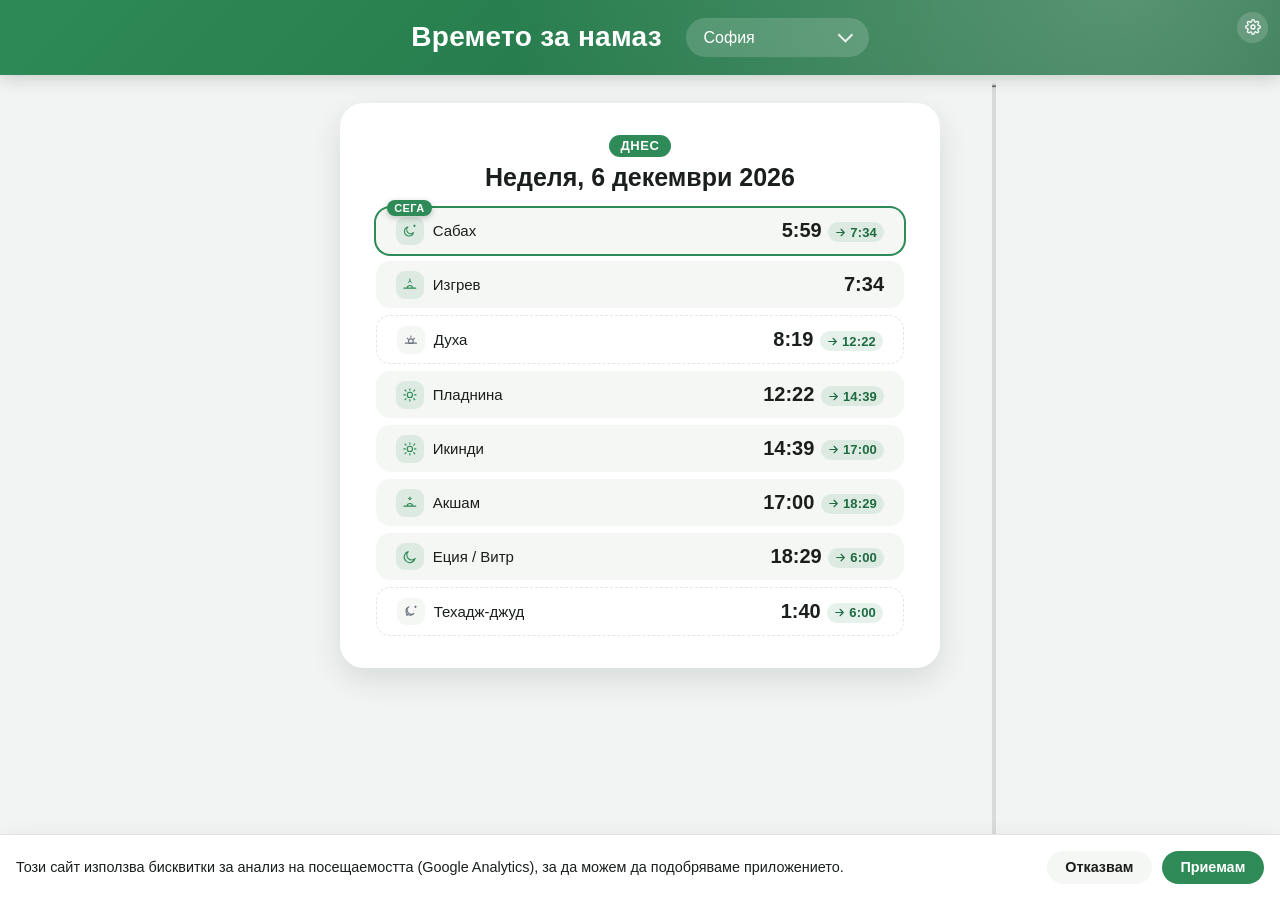
==== index.html @ 3022612a "Add more color themes and give Jumah a themed gradient Expand the color picker from 5 to 10 options " ====
<!DOCTYPE html>
<html lang="en">
    <head>
        <meta charset="UTF-8" />
        <meta http-equiv="X-UA-Compatible" content="IE=edge" />
        <meta name="viewport" content="width=device-width, initial-scale=1.0" />
        <title>Календар за намаз 2025</title>
        <link rel="icon" type="image/x-icon" href="/images/favicon.ico" />
        <script>
            (function () {
                var mode = localStorage.getItem('themeMode') || 'system';
                var prefersDark = window.matchMedia(
                    '(prefers-color-scheme: dark)'
                ).matches;
                var resolved =
                    mode === 'system' ? (prefersDark ? 'dark' : 'light') : mode;
                document.documentElement.setAttribute('data-theme', resolved);

                var colorTheme = localStorage.getItem('colorTheme');
                if (colorTheme && colorTheme !== 'green') {
                    document.documentElement.setAttribute(
                        'data-color-theme',
                        colorTheme
                    );
                }
            })();
        </script>
        <link rel="stylesheet" href="./style.css" />
        <link rel="manifest" href="/manifest.json" />
        <link
            rel="stylesheet"
            href="https://cdn.jsdelivr.net/npm/swiper@9.4.1/swiper-bundle.min.css"
        />
        <script src="https://cdn.jsdelivr.net/npm/swiper@9.4.1/swiper-bundle.min.js"></script>
    </head>

    <body>
        <div class="app-shell">
            <header class="header">
                <button
                    id="settings-button"
                    class="settings-button"
                    type="button"
                    aria-label="Настройки"
                >
                    <svg
                        viewBox="0 0 24 24"
                        fill="none"
                        stroke="currentColor"
                        stroke-width="2"
                        stroke-linecap="round"
                        stroke-linejoin="round"
                        aria-hidden="true"
                    >
                        <circle cx="12" cy="12" r="3" />
                        <path
                            d="M19.4 15a1.7 1.7 0 0 0 .34 1.87l.06.06a2 2 0 1 1-2.83 2.83l-.06-.06a1.7 1.7 0 0 0-1.87-.34 1.7 1.7 0 0 0-1.04 1.56V21a2 2 0 0 1-4 0v-.09A1.7 1.7 0 0 0 9 19.4a1.7 1.7 0 0 0-1.87.34l-.06.06a2 2 0 1 1-2.83-2.83l.06-.06A1.7 1.7 0 0 0 4.6 15a1.7 1.7 0 0 0-1.56-1.04H3a2 2 0 0 1 0-4h.09A1.7 1.7 0 0 0 4.6 9a1.7 1.7 0 0 0-.34-1.87l-.06-.06a2 2 0 1 1 2.83-2.83l.06.06A1.7 1.7 0 0 0 9 4.6a1.7 1.7 0 0 0 1.04-1.56V3a2 2 0 0 1 4 0v.09A1.7 1.7 0 0 0 15 4.6a1.7 1.7 0 0 0 1.87-.34l.06-.06a2 2 0 1 1 2.83 2.83l-.06.06A1.7 1.7 0 0 0 19.4 9a1.7 1.7 0 0 0 1.56 1.04H21a2 2 0 0 1 0 4h-.09a1.7 1.7 0 0 0-1.56 1.04Z"
                        />
                    </svg>
                </button>
                <h1 class="app-title">Времето за намаз</h1>
                <div class="city-select-wrapper">
                    <select name="city" id="selected-city" class="city-select">
                        <option value="aytos">Айтос</option>
                        <option value="balchik">Балчик</option>
                        <option value="blagoevgrad">Благоевград</option>
                        <option value="burgas">Бургас</option>
                        <option value="byala">Бяла</option>
                        <option value="varna">Варна</option>
                        <option value="velikipreslav">Велики Преслав</option>
                        <option value="velikotarnovo">Велико Търново</option>
                        <option value="velingrad">Велинград</option>
                        <option value="gornaoryahovitsa">Горна Оряховица</option>
                        <option value="gotzedelchev">Гоце Делчев</option>
                        <option value="dobrich">Добрич</option>
                        <option value="isperih">Исперих</option>
                        <option value="kavarna">Каварна</option>
                        <option value="kaolinovo">Каолиново</option>
                        <option value="karlovo">Карлово</option>
                        <option value="karnobat">Карнобат</option>
                        <option value="kneja">Кнежа</option>
                        <option value="kotel">Котел</option>
                        <option value="krumovgrad">Крумовград</option>
                        <option value="kubrat">Кубрат</option>
                        <option value="kardjali">Кърджали</option>
                        <option value="lovech">Ловеч</option>
                        <option value="madan">Мадан</option>
                        <option value="montana">Монтана</option>
                        <option value="nikipol">Никопол</option>
                        <option value="novazagora">Нова Загора</option>
                        <option value="novipazar">Нови пазар</option>
                        <option value="pazardzhik">Пазарджик</option>
                        <option value="pleven">Плевен</option>
                        <option value="plovdiv">Пловдив</option>
                        <option value="provadiya">Провадия</option>
                        <option value="razgrad">Разград</option>
                        <option value="ruse">Русе</option>
                        <option value="svistov">Свищов</option>
                        <option value="silistra">Силистра</option>
                        <option value="sitovo">Ситово</option>
                        <option value="sliven">Сливен</option>
                        <option value="smolyan">Смолян</option>
                        <option value="sofia" selected="selected">София</option>
                        <option value="starazagora">Стара Загора</option>
                        <option value="tvarditza">Твърдица</option>
                        <option value="targoviste">Търговище</option>
                        <option value="harmanli">Харманли</option>
                        <option value="haskovo">Хасково</option>
                        <option value="shumen">Шумен</option>
                        <option value="yakoruda">Якоруда</option>
                        <option value="yambol">Ямбол</option>
                    </select>
                </div>
                <button
                    id="today-button"
                    class="today-button"
                    type="button"
                    hidden
                >
                    Върни се към днес
                </button>
                <button
                    id="install-button"
                    class="install-button"
                    type="button"
                    hidden
                >
                    <svg
                        viewBox="0 0 24 24"
                        fill="none"
                        stroke="currentColor"
                        stroke-width="2"
                        stroke-linecap="round"
                        stroke-linejoin="round"
                        aria-hidden="true"
                    >
                        <path d="M12 3v12M7 10l5 5 5-5" />
                        <path d="M4 18v2a1 1 0 0 0 1 1h14a1 1 0 0 0 1-1v-2" />
                    </svg>
                    Инсталирай
                </button>
            </header>
            <div id="ios-install-instructions" class="modal" hidden>
                <div class="modal__card">
                    <button
                        class="modal__close"
                        type="button"
                        aria-label="Затвори"
                    >
                        &times;
                    </button>
                    <h3>Инсталиране на iPhone</h3>
                    <ol>
                        <li>
                            Натиснете бутона
                            <strong>Споделяне</strong>
                            <svg
                                class="share-icon"
                                viewBox="0 0 24 24"
                                fill="none"
                                stroke="currentColor"
                                stroke-width="2"
                                stroke-linecap="round"
                                stroke-linejoin="round"
                                aria-hidden="true"
                            >
                                <path d="M12 16V4M8 8l4-4 4 4" />
                                <path
                                    d="M5 12v7a1 1 0 0 0 1 1h12a1 1 0 0 0 1-1v-7"
                                />
                            </svg>
                            в лентата на Safari.
                        </li>
                        <li>
                            Превъртете надолу и изберете
                            <strong>„Добави към начален екран“</strong>.
                        </li>
                        <li>
                            Натиснете
                            <strong>„Добави“</strong>
                            горе вдясно.
                        </li>
                    </ol>
                </div>
            </div>
            <div id="settings-modal" class="modal" hidden>
                <div class="modal__card">
                    <button
                        class="modal__close"
                        type="button"
                        aria-label="Затвори"
                    >
                        &times;
                    </button>
                    <h3>Настройки</h3>

                    <p class="settings-section-label">Тема</p>
                    <div class="theme-toggle" role="group" aria-label="Тема">
                        <button
                            type="button"
                            class="theme-toggle__option"
                            data-theme-mode="light"
                        >
                            Светла
                        </button>
                        <button
                            type="button"
                            class="theme-toggle__option"
                            data-theme-mode="dark"
                        >
                            Тъмна
                        </button>
                        <button
                            type="button"
                            class="theme-toggle__option"
                            data-theme-mode="system"
                        >
                            Системна
                        </button>
                    </div>

                    <p class="settings-section-label">Цвят</p>
                    <div
                        class="color-swatches"
                        role="group"
                        aria-label="Цветова тема"
                    >
                        <button
                            type="button"
                            class="color-swatch"
                            data-color-theme-option="green"
                            style="--swatch-color: #2e8b57"
                            aria-label="Зелен"
                        ></button>
                        <button
                            type="button"
                            class="color-swatch"
                            data-color-theme-option="blue"
                            style="--swatch-color: #2563eb"
                            aria-label="Син"
                        ></button>
                        <button
                            type="button"
                            class="color-swatch"
                            data-color-theme-option="teal"
                            style="--swatch-color: #0d9488"
                            aria-label="Тюркоазен"
                        ></button>
                        <button
                            type="button"
                            class="color-swatch"
                            data-color-theme-option="purple"
                            style="--swatch-color: #7c3aed"
                            aria-label="Лилав"
                        ></button>
                        <button
                            type="button"
                            class="color-swatch"
                            data-color-theme-option="amber"
                            style="--swatch-color: #d97706"
                            aria-label="Кехлибарен"
                        ></button>
                        <button
                            type="button"
                            class="color-swatch"
                            data-color-theme-option="rose"
                            style="--swatch-color: #e11d48"
                            aria-label="Розов"
                        ></button>
                        <button
                            type="button"
                            class="color-swatch"
                            data-color-theme-option="indigo"
                            style="--swatch-color: #4f46e5"
                            aria-label="Индиго"
                        ></button>
                        <button
                            type="button"
                            class="color-swatch"
                            data-color-theme-option="sky"
                            style="--swatch-color: #0284c7"
                            aria-label="Небесносин"
                        ></button>
                        <button
                            type="button"
                            class="color-swatch"
                            data-color-theme-option="orange"
                            style="--swatch-color: #ea580c"
                            aria-label="Оранжев"
                        ></button>
                        <button
                            type="button"
                            class="color-swatch"
                            data-color-theme-option="pink"
                            style="--swatch-color: #db2777"
                            aria-label="Розово-лилав"
                        ></button>
                    </div>

                    <p class="settings-section-label">Имена на молитвите</p>
                    <div
                        class="theme-toggle"
                        role="group"
                        aria-label="Имена на молитвите"
                    >
                        <button
                            type="button"
                            class="theme-toggle__option"
                            data-prayer-name-style="default"
                        >
                            По подразбиране
                        </button>
                        <button
                            type="button"
                            class="theme-toggle__option"
                            data-prayer-name-style="arabic"
                        >
                            Арабски
                        </button>
                        <button
                            type="button"
                            class="theme-toggle__option"
                            data-prayer-name-style="descriptive"
                        >
                            Описателен
                        </button>
                    </div>
                </div>
            </div>
            <main id="content">
                <div id="swiper" class="swiper">
                    <!-- Additional required wrapper -->
                    <div class="swiper-wrapper">
                        <!-- Slides -->
                    </div>
                    <!-- If we need scrollbar -->
                    <div class="swiper-scrollbar"></div>
                </div>
            </main>
        </div>
        <div id="cookie-banner" class="cookie-banner" hidden>
            <p class="cookie-banner__text">
                Този сайт използва бисквитки за анализ на посещаемостта
                (Google Analytics), за да можем да подобряваме
                приложението.
            </p>
            <div class="cookie-banner__actions">
                <button
                    id="cookie-decline"
                    type="button"
                    class="cookie-banner__button cookie-banner__button--ghost"
                >
                    Отказвам
                </button>
                <button
                    id="cookie-accept"
                    type="button"
                    class="cookie-banner__button"
                >
                    Приемам
                </button>
            </div>
        </div>
        <script src="./app.js"></script>
    </body>
</html>
---- style.css ----
:root {
    color-scheme: light;
    --color-primary: #2e8b57;
    --color-primary-dark: #1f6b41;
    --color-primary-rgb: 46, 139, 87;
    --color-bg: #f2f4f3;
    --color-surface: #ffffff;
    --color-surface-alt: #f5f7f5;
    --color-text: #1a1f1c;
    --color-muted: #6b7280;
    --color-border: #e3e7e3;
    --radius-lg: 1.5rem;
    --radius-md: 0.9rem;
    --radius-pill: 999px;
    --shadow-elevated: 0 12px 30px rgba(15, 40, 25, 0.12);
    --safe-top: env(safe-area-inset-top, 0px);
    --safe-bottom: env(safe-area-inset-bottom, 0px);
    --safe-left: env(safe-area-inset-left, 0px);
    --safe-right: env(safe-area-inset-right, 0px);
}

:root[data-theme='dark'] {
    color-scheme: dark;
    --color-bg: #0c100e;
    --color-surface: #161e1a;
    --color-surface-alt: #232d28;
    --color-text: #f2f5f2;
    --color-muted: #94a49d;
    --color-border: #313d37;
    --shadow-elevated: 0 16px 34px rgba(0, 0, 0, 0.55);
}

:root[data-color-theme='blue'] {
    --color-primary: #2563eb;
    --color-primary-dark: #1d4ed8;
    --color-primary-rgb: 37, 99, 235;
}

:root[data-color-theme='teal'] {
    --color-primary: #0d9488;
    --color-primary-dark: #0f766e;
    --color-primary-rgb: 13, 148, 136;
}

:root[data-color-theme='purple'] {
    --color-primary: #7c3aed;
    --color-primary-dark: #6d28d9;
    --color-primary-rgb: 124, 58, 237;
}

:root[data-color-theme='amber'] {
    --color-primary: #d97706;
    --color-primary-dark: #b45309;
    --color-primary-rgb: 217, 119, 6;
}

:root[data-color-theme='rose'] {
    --color-primary: #e11d48;
    --color-primary-dark: #be123c;
    --color-primary-rgb: 225, 29, 72;
}

:root[data-color-theme='indigo'] {
    --color-primary: #4f46e5;
    --color-primary-dark: #4338ca;
    --color-primary-rgb: 79, 70, 229;
}

:root[data-color-theme='sky'] {
    --color-primary: #0284c7;
    --color-primary-dark: #0369a1;
    --color-primary-rgb: 2, 132, 199;
}

:root[data-color-theme='orange'] {
    --color-primary: #ea580c;
    --color-primary-dark: #c2410c;
    --color-primary-rgb: 234, 88, 12;
}

:root[data-color-theme='pink'] {
    --color-primary: #db2777;
    --color-primary-dark: #be185d;
    --color-primary-rgb: 219, 39, 119;
}

* {
    box-sizing: border-box;
}

html,
body {
    height: 100%;
    margin: 0;
    padding: 0;
    overflow: hidden;
}

body {
    background: var(--color-bg);
    font-family: 'Helvetica Neue', Helvetica, Arial, sans-serif;
    font-size: 16px;
    color: var(--color-text);
    -webkit-font-smoothing: antialiased;
    -webkit-tap-highlight-color: transparent;
}

.app-shell {
    display: flex;
    flex-direction: column;
    height: 100vh;
    height: 100dvh;
}

.header {
    position: relative;
    z-index: 1;
    flex: 0 0 auto;
    background:
        radial-gradient(circle at 88% -30%, rgba(255, 255, 255, 0.25), transparent 55%),
        linear-gradient(135deg, var(--color-primary), var(--color-primary-dark));
    color: #fff;
    padding: calc(1.1rem + var(--safe-top)) calc(1rem + var(--safe-right)) 1.1rem
        calc(1rem + var(--safe-left));
    display: flex;
    flex-direction: column;
    align-items: center;
    gap: 0.65rem;
    text-align: center;
    box-shadow: 0 4px 16px rgba(15, 40, 25, 0.18);
}

.app-title {
    font-size: clamp(1.3rem, 5vw, 1.75rem);
    font-weight: 700;
    margin: 0;
    letter-spacing: 0.01em;
}

.city-select-wrapper {
    position: relative;
    width: 100%;
    max-width: 320px;
}

.city-select-wrapper::after {
    content: '';
    position: absolute;
    right: 1.1em;
    top: 50%;
    width: 0.55em;
    height: 0.55em;
    border-right: 2px solid rgba(255, 255, 255, 0.85);
    border-bottom: 2px solid rgba(255, 255, 255, 0.85);
    transform: translateY(-70%) rotate(45deg);
    pointer-events: none;
}

.city-select {
    width: 100%;
    appearance: none;
    -webkit-appearance: none;
    font-size: 1rem;
    font-family: inherit;
    padding: 0.7em 2.2em 0.7em 1.1em;
    border: none;
    border-radius: var(--radius-pill);
    background: rgba(255, 255, 255, 0.16);
    color: #fff;
    touch-action: manipulation;
}

.city-select:focus-visible {
    outline: 2px solid rgba(255, 255, 255, 0.75);
    outline-offset: 2px;
}

.city-select option {
    color: var(--color-text);
}

.install-button {
    display: inline-flex;
    align-items: center;
    gap: 0.4em;
    padding: 0.55em 1em;
    border: none;
    border-radius: var(--radius-pill);
    background: rgba(255, 255, 255, 0.16);
    color: #fff;
    font-family: inherit;
    font-size: 0.85rem;
    font-weight: 600;
    cursor: pointer;
    touch-action: manipulation;
}

.install-button[hidden] {
    display: none;
}

.install-button:hover {
    background: rgba(255, 255, 255, 0.26);
}

.install-button svg {
    width: 1.1em;
    height: 1.1em;
    flex: 0 0 auto;
}

.settings-button {
    position: absolute;
    top: calc(0.75rem + var(--safe-top));
    right: calc(0.75rem + var(--safe-right));
    z-index: 2;
    display: inline-flex;
    align-items: center;
    justify-content: center;
    width: 2.3em;
    height: 2.3em;
    padding: 0;
    border: none;
    border-radius: 50%;
    background: rgba(255, 255, 255, 0.16);
    color: #fff;
    cursor: pointer;
    touch-action: manipulation;
}

.settings-button:hover {
    background: rgba(255, 255, 255, 0.26);
}

.settings-button svg {
    width: 1.2em;
    height: 1.2em;
}

.modal {
    position: fixed;
    inset: 0;
    z-index: 100;
    display: flex;
    align-items: center;
    justify-content: center;
    padding: 1.25rem;
    background: rgba(0, 0, 0, 0.5);
}

.modal[hidden] {
    display: none;
}

.modal__card {
    position: relative;
    width: 100%;
    max-width: 360px;
    background: var(--color-surface);
    border-radius: var(--radius-lg);
    box-shadow: var(--shadow-elevated);
    padding: 1.5rem 1.5rem 1.25rem;
}

.modal__card h3 {
    margin: 0 0 0.75rem;
    font-size: 1.1rem;
    color: var(--color-text);
}

.modal__card ol {
    margin: 0;
    padding-left: 1.2rem;
    color: var(--color-text);
    line-height: 1.6;
}

.modal__card li {
    margin-bottom: 0.6rem;
}

.modal__card li:last-child {
    margin-bottom: 0;
}

.share-icon {
    width: 1em;
    height: 1em;
    vertical-align: -0.15em;
    color: var(--color-primary);
}

.modal__close {
    position: absolute;
    top: 0.6rem;
    right: 0.6rem;
    width: 2rem;
    height: 2rem;
    border: none;
    border-radius: 50%;
    background: var(--color-surface-alt);
    color: var(--color-text);
    font-size: 1.2rem;
    line-height: 1;
    cursor: pointer;
}

.settings-section-label {
    margin: 1.1rem 0 0.5rem;
    font-size: 0.8rem;
    font-weight: 700;
    text-transform: uppercase;
    letter-spacing: 0.04em;
    color: var(--color-muted);
}

.settings-section-label:first-of-type {
    margin-top: 0;
}

.theme-toggle {
    display: flex;
    gap: 0.4rem;
}

.theme-toggle__option {
    flex: 1;
    padding: 0.55em 0.4em;
    border: 1px solid var(--color-border);
    border-radius: var(--radius-md);
    background: var(--color-surface-alt);
    color: var(--color-text);
    font-family: inherit;
    font-size: 0.85rem;
    font-weight: 600;
    cursor: pointer;
    touch-action: manipulation;
}

.theme-toggle__option.is-active {
    border-color: var(--color-primary);
    background: var(--color-primary);
    color: #fff;
}

.color-swatches {
    display: flex;
    flex-wrap: wrap;
    gap: 0.6rem;
}

.color-swatch {
    width: 2.1rem;
    height: 2.1rem;
    padding: 0;
    border-radius: 50%;
    border: 2px solid transparent;
    background: var(--swatch-color);
    cursor: pointer;
    touch-action: manipulation;
}

.color-swatch.is-active {
    box-shadow:
        0 0 0 2px var(--color-surface),
        0 0 0 4px var(--swatch-color);
}

@media (min-width: 640px) {
    .header {
        flex-direction: row;
        justify-content: center;
        text-align: left;
        gap: 1.5rem;
        padding-left: calc(2rem + var(--safe-left));
        padding-right: calc(2rem + var(--safe-right));
    }

    .city-select-wrapper {
        width: auto;
    }
}

main#content {
    position: relative;
    flex: 1 1 auto;
    min-height: 0;
    display: flex;
    justify-content: center;
    background: var(--color-bg);
}

.today-button {
    border: none;
    background: none;
    padding: 0;
    margin: 0;
    color: rgba(255, 255, 255, 0.85);
    font-family: inherit;
    font-size: 0.85rem;
    font-weight: 600;
    text-decoration: underline;
    text-underline-offset: 0.2em;
    cursor: pointer;
    touch-action: manipulation;
}

.today-button:hover,
.today-button:active {
    color: #fff;
}

.today-button[hidden] {
    display: none;
}

.cookie-banner {
    position: fixed;
    left: 0;
    right: 0;
    bottom: 0;
    z-index: 200;
    display: flex;
    flex-direction: column;
    gap: 0.85rem;
    padding: 1rem calc(1rem + var(--safe-right)) calc(1rem + var(--safe-bottom))
        calc(1rem + var(--safe-left));
    background: var(--color-surface);
    box-shadow: var(--shadow-elevated);
    border-top: 1px solid var(--color-border);
}

.cookie-banner[hidden] {
    display: none;
}

.cookie-banner__text {
    margin: 0;
    font-size: 0.9rem;
    line-height: 1.5;
    color: var(--color-text);
}

.cookie-banner__actions {
    display: flex;
    justify-content: flex-end;
    gap: 0.6rem;
}

.cookie-banner__button {
    padding: 0.6em 1.3em;
    border: none;
    border-radius: var(--radius-pill);
    background: var(--color-primary);
    color: #fff;
    font-family: inherit;
    font-size: 0.9rem;
    font-weight: 700;
    cursor: pointer;
    touch-action: manipulation;
}

.cookie-banner__button--ghost {
    background: var(--color-surface-alt);
    color: var(--color-text);
}

@media (min-width: 640px) {
    .cookie-banner {
        flex-direction: row;
        align-items: center;
        justify-content: space-between;
    }

    .cookie-banner__text {
        flex: 1 1 auto;
    }

    .cookie-banner__actions {
        flex: 0 0 auto;
    }
}

.swiper {
    width: 100%;
    max-width: 640px;
    height: 100%;
}

.swiper-slide {
    display: flex;
    overflow: hidden;
    /* Slides are intentionally NOT scrollable. A slide that both
       swipes (to change day) and scrolls (its own overflowing content)
       on the same vertical axis creates a real conflict: even with
       touch-action stopping the browser from taking the gesture,
       Swiper's own nested-scroll handling still tries to hand off
       partial control to the "scrollable" content, and the gesture
       ends up half-recognized by both systems and fully completed by
       neither (a swipe that only moves a few px and snaps back). The
       layout is tuned so a day's content fits without scrolling; if
       some content doesn't fit in an edge case, it gets clipped
       instead of scrollable, which is a smaller problem than breaking
       the app's core swipe-to-change-day gesture. */
    touch-action: pan-x;
    padding: clamp(14px, 4vw, 28px) clamp(12px, 4vw, 24px)
        calc(clamp(14px, 4vw, 28px) + var(--safe-bottom));
    /* With 365 rendered days, .swiper-wrapper stacks into one giant
       (~250,000px+) composited layer even though only 1-3 slides are
       ever visible. That strains weaker Android GPUs during the swipe
       animation and shows up as jank/stutter. content-visibility lets
       the browser skip layout/paint/render for off-screen slides
       entirely. Swiper already sets each slide's height via inline
       style regardless of content, so this can't disturb Swiper's own
       slide-position math. contain-intrinsic-height gives the browser
       a placeholder height to use for off-screen slides. */
    content-visibility: auto;
    contain-intrinsic-height: auto 700px;
}

.day-card {
    width: 100%;
    max-width: 460px;
    margin: auto;
    background: var(--color-surface);
    border-radius: var(--radius-lg);
    box-shadow: var(--shadow-elevated);
    /* Fixed px, not rem: this card has no scroll fallback (see
       .swiper-slide), so its total height must be predictable from
       the actual viewport size alone. rem-based sizing here would
       grow with the OS/browser accessibility text-size setting
       without the viewport growing to match, silently clipping
       prayer times off the bottom on devices/settings that scale
       text more than what was tested here. The same reasoning
       applies to every other px value in this file within .day-card. */
    padding: clamp(14px, 4vw, 24px);
}

.ramadan-banner {
    text-align: center;
    text-transform: uppercase;
    font-weight: 700;
    font-size: 13px;
    letter-spacing: 0.04em;
    padding: 0.5em 1em;
    border-radius: var(--radius-pill);
    margin-bottom: 16px;
    color: #fff;
    background: linear-gradient(90deg, #30d081, #cfd030);
}

.eid-banner {
    text-align: center;
    text-transform: uppercase;
    font-weight: 700;
    font-size: 13px;
    letter-spacing: 0.04em;
    padding: 0.5em 1em;
    border-radius: var(--radius-pill);
    margin-bottom: 16px;
    color: #5c4200;
    background: linear-gradient(90deg, #ffd76a, #ffb454);
}

.date-heading {
    display: flex;
    flex-direction: column;
    align-items: center;
    gap: 6px;
    margin-bottom: 16px;
}

.day-badge {
    font-size: 13px;
    font-weight: 700;
    text-transform: uppercase;
    letter-spacing: 0.04em;
    padding: 0.25em 0.9em;
    border-radius: var(--radius-pill);
    background: var(--color-surface-alt);
    color: var(--color-primary-dark);
}

.day-badge--today {
    background: var(--color-primary);
    color: #fff;
}

.date {
    text-align: center;
    font-size: clamp(19px, 4.5vw, 25px);
    font-weight: 600;
    margin: 0;
}

.prayer-list {
    display: flex;
    flex-direction: column;
    gap: 7px;
}

.prayer {
    position: relative;
    display: flex;
    flex-wrap: wrap;
    align-items: center;
    justify-content: space-between;
    column-gap: 12px;
    row-gap: 0.3em;
    padding: 0.45em 1em;
    border-radius: var(--radius-md);
    background: var(--color-surface-alt);
    transition: box-shadow 0.25s ease;
}

.prayer--voluntary {
    background: transparent;
    border: 1px dashed var(--color-border);
}

.prayer .name {
    display: flex;
    align-items: center;
    gap: 0.6em;
    font-size: 15px;
    font-weight: 500;
    color: var(--color-text);
    white-space: nowrap;
}

.icon-badge {
    display: inline-flex;
    align-items: center;
    justify-content: center;
    flex: 0 0 auto;
    width: 1.85em;
    height: 1.85em;
    border-radius: 0.6em;
    background: rgba(var(--color-primary-rgb), 0.12);
}

.prayer .icon {
    flex: 0 0 auto;
    width: 1.05em;
    height: 1.05em;
    color: var(--color-primary);
}

.prayer--voluntary .icon-badge {
    background: var(--color-surface-alt);
}

.prayer--voluntary .icon {
    color: var(--color-muted);
}

.prayer--jumah .icon-badge {
    background: rgba(255, 255, 255, 0.2);
}

.prayer .time {
    font-size: 18px;
    font-weight: 700;
    font-variant-numeric: tabular-nums;
    color: var(--color-text);
    white-space: nowrap;
    margin-left: auto;
}

.time-end {
    display: inline-flex;
    align-items: center;
    gap: 0.25em;
    margin-left: 0.5em;
    padding: 0.2em 0.55em 0.2em 0.45em;
    border-radius: var(--radius-pill);
    background: rgba(var(--color-primary-rgb), 0.12);
    vertical-align: middle;
    font-size: 0.65em;
    font-weight: 700;
    letter-spacing: 0.01em;
    color: var(--color-primary-dark);
}

.time-end svg {
    width: 1em;
    height: 1em;
    flex: 0 0 auto;
}

.prayer--jumah {
    background:
        radial-gradient(circle at 85% -40%, rgba(255, 255, 255, 0.25), transparent 60%),
        linear-gradient(135deg, var(--color-primary), var(--color-primary-dark));
    box-shadow: 0 6px 16px rgba(var(--color-primary-rgb), 0.35);
}

.prayer--jumah .name,
.prayer--jumah .time,
.prayer--jumah .icon {
    color: #fff;
}

.prayer--jumah .time-end {
    background: rgba(255, 255, 255, 0.22);
    color: #fff;
}

.now-badge {
    display: none;
    position: absolute;
    top: -0.65em;
    left: 1em;
    padding: 0.15em 0.65em;
    border-radius: var(--radius-pill);
    background: var(--color-primary);
    color: #fff;
    font-size: 11px;
    font-weight: 700;
    text-transform: uppercase;
    letter-spacing: 0.04em;
    box-shadow: 0 2px 6px rgba(15, 40, 25, 0.25);
}

.prayer--current {
    box-shadow: 0 0 0 2px var(--color-primary);
}

.prayer--current .now-badge {
    display: inline-block;
}

.prayer--jumah.prayer--current {
    box-shadow: 0 0 0 2px rgba(255, 255, 255, 0.9);
}

.prayer--jumah .now-badge {
    background: #fff;
    color: var(--color-primary-dark);
}

.fallback-content {
    flex: 1 1 auto;
    display: flex;
    align-items: center;
    justify-content: center;
    padding: clamp(1rem, 5vw, 2rem);
    text-align: center;
    overflow-y: auto;
}

.fallback-card {
    max-width: 420px;
}

.fallback-card p {
    color: var(--color-muted);
    line-height: 1.5;
}

.back-link {
    display: inline-block;
    margin-top: 1rem;
    padding: 0.6em 1.4em;
    border-radius: var(--radius-pill);
    background: var(--color-primary);
    color: #fff;
    text-decoration: none;
    font-weight: 600;
}

@media (min-width: 640px) {
    .day-card {
        max-width: 520px;
        padding: 32px 36px;
    }

    .prayer {
        padding: 0.6em 1.25em;
    }

    .prayer .time {
        font-size: 20px;
    }
}

@media (min-width: 1024px) {
    .swiper {
        max-width: 720px;
    }

    .day-card {
        max-width: 600px;
    }
}

@media (max-height: 700px) {
    .header {
        padding-top: calc(0.5rem + var(--safe-top));
        padding-bottom: 0.5rem;
        gap: 0.35rem;
    }

    .day-card {
        padding: 8px 14px;
    }

    .date-heading {
        gap: 4px;
        margin-bottom: 5px;
    }

    .date {
        font-size: 19px;
    }

    .prayer-list {
        gap: 4px;
    }

    .prayer {
        padding: 0.2em 0.8em;
    }

    .prayer .name {
        font-size: 14px;
    }

    .prayer .time {
        font-size: 16px;
    }

    .icon-badge {
        width: 1.5em;
        height: 1.5em;
        border-radius: 0.5em;
    }
}

@media (max-height: 480px) {
    .day-card {
        padding: 6px 12px;
    }

    .date-heading {
        flex-direction: row;
        justify-content: center;
        gap: 8px;
        margin-bottom: 3px;
    }

    .prayer-list {
        gap: 2px;
    }

    .prayer {
        padding: 0.1em 0.7em;
    }

    .date {
        font-size: 17px;
    }

    .prayer .name {
        font-size: 13px;
    }

    .prayer .time {
        font-size: 15px;
    }

    .icon-badge {
        width: 1.3em;
        height: 1.3em;
        border-radius: 0.4em;
    }
}

.hidden {
    display: none;
}
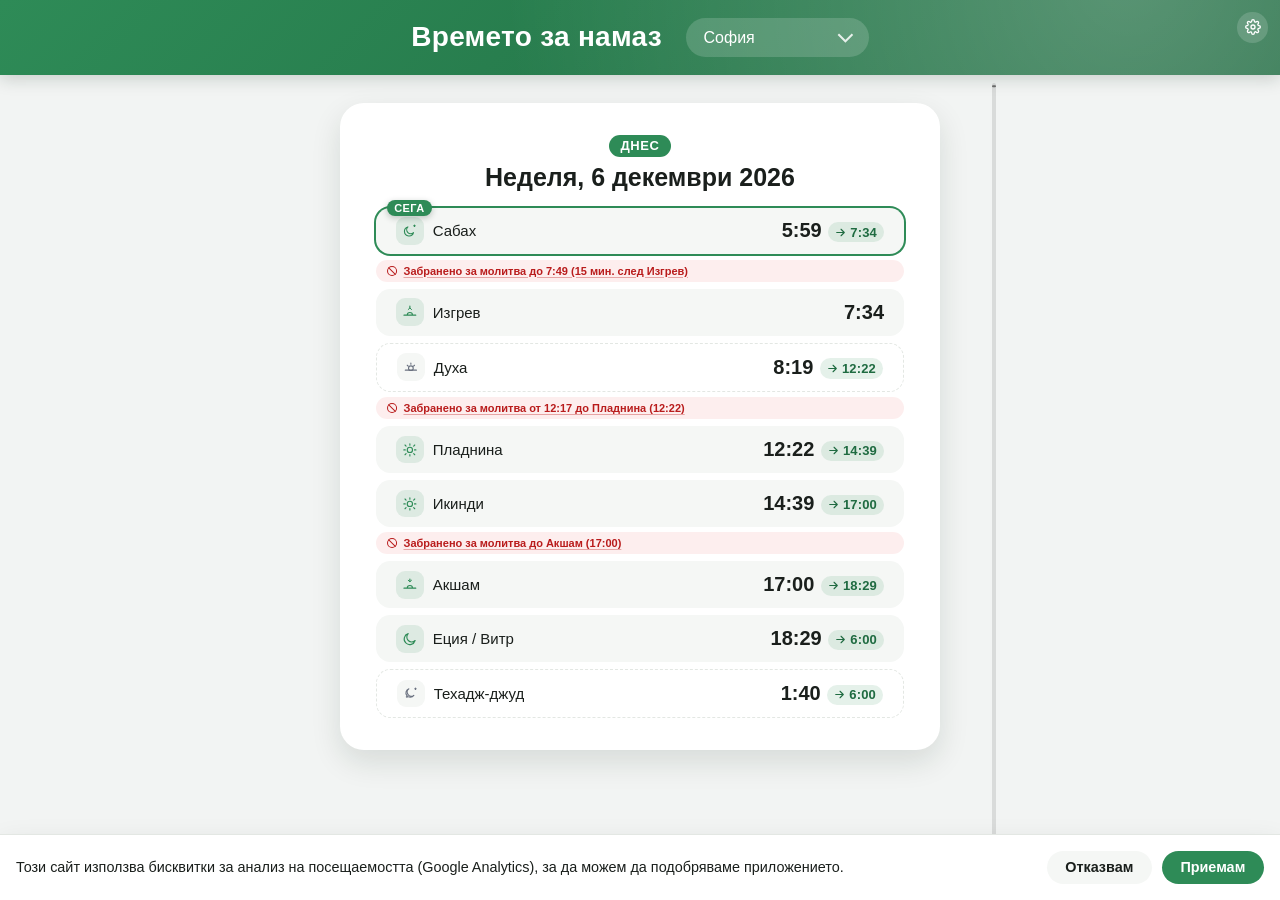
==== commit ed12c994: "Add all three forbidden prayer-time windows with an in-app explanation Extends the Fajr/Asr notices " ====
--- a/index.html
+++ b/index.html
@@ -1,10 +1,10 @@
 <!DOCTYPE html>
-<html lang="en">
+<html lang="bg">
     <head>
         <meta charset="UTF-8" />
         <meta http-equiv="X-UA-Compatible" content="IE=edge" />
         <meta name="viewport" content="width=device-width, initial-scale=1.0" />
-        <title>Календар за намаз 2025</title>
+        <title data-i18n="pageTitle">Календар за намаз 2025</title>
         <link rel="icon" type="image/x-icon" href="/images/favicon.ico" />
         <script>
             (function () {
@@ -23,6 +23,9 @@
                         colorTheme
                     );
                 }
+
+                var language = localStorage.getItem('appLanguage') || 'bg';
+                document.documentElement.setAttribute('lang', language);
             })();
         </script>
         <link rel="stylesheet" href="./style.css" />
@@ -41,6 +44,7 @@
                     id="settings-button"
                     class="settings-button"
                     type="button"
+                    data-i18n-aria="settingsAriaLabel"
                     aria-label="Настройки"
                 >
                     <svg
@@ -58,7 +62,7 @@
                         />
                     </svg>
                 </button>
-                <h1 class="app-title">Времето за намаз</h1>
+                <h1 class="app-title" data-i18n="appTitle">Времето за намаз</h1>
                 <div class="city-select-wrapper">
                     <select name="city" id="selected-city" class="city-select">
                         <option value="aytos">Айтос</option>
@@ -115,6 +119,7 @@
                     id="today-button"
                     class="today-button"
                     type="button"
+                    data-i18n="todayButton"
                     hidden
                 >
                     Върни се към днес
@@ -137,7 +142,7 @@
                         <path d="M12 3v12M7 10l5 5 5-5" />
                         <path d="M4 18v2a1 1 0 0 0 1 1h14a1 1 0 0 0 1-1v-2" />
                     </svg>
-                    Инсталирай
+                    <span data-i18n="installButton">Инсталирай</span>
                 </button>
             </header>
             <div id="ios-install-instructions" class="modal" hidden>
@@ -145,15 +150,16 @@
                     <button
                         class="modal__close"
                         type="button"
+                        data-i18n-aria="closeAriaLabel"
                         aria-label="Затвори"
                     >
                         &times;
                     </button>
-                    <h3>Инсталиране на iPhone</h3>
+                    <h3 data-i18n="iosInstallTitle">Инсталиране на iPhone</h3>
                     <ol>
                         <li>
-                            Натиснете бутона
-                            <strong>Споделяне</strong>
+                            <span data-i18n="iosStep1Pre">Натиснете бутона</span>
+                            <strong data-i18n="iosShareWord">Споделяне</strong>
                             <svg
                                 class="share-icon"
                                 viewBox="0 0 24 24"
@@ -169,18 +175,69 @@
                                     d="M5 12v7a1 1 0 0 0 1 1h12a1 1 0 0 0 1-1v-7"
                                 />
                             </svg>
-                            в лентата на Safari.
+                            <span data-i18n="iosStep1Post">в лентата на Safari.</span>
                         </li>
                         <li>
-                            Превъртете надолу и изберете
-                            <strong>„Добави към начален екран“</strong>.
+                            <span data-i18n="iosStep2Pre">Превъртете надолу и изберете</span>
+                            <strong data-i18n="iosAddToHomeScreen">„Добави към начален екран“</strong>.
                         </li>
                         <li>
-                            Натиснете
-                            <strong>„Добави“</strong>
-                            горе вдясно.
+                            <span data-i18n="iosStep3Pre">Натиснете</span>
+                            <strong data-i18n="iosAddWord">„Добави“</strong>
+                            <span data-i18n="iosStep3Post">горе вдясно.</span>
                         </li>
                     </ol>
+                </div>
+            </div>
+            <div id="forbidden-info-modal" class="modal" hidden>
+                <div class="modal__card">
+                    <button
+                        class="modal__close"
+                        type="button"
+                        data-i18n-aria="closeAriaLabel"
+                        aria-label="Затвори"
+                    >
+                        &times;
+                    </button>
+                    <h3 data-i18n="forbiddenInfoTitle">
+                        Забранени времена за молитва
+                    </h3>
+                    <p data-i18n="forbiddenInfoIntro">
+                        Според хадиси на Пророка ﷺ, доброволна молитва не се
+                        извършва в три периода през деня:
+                    </p>
+                    <ol>
+                        <li data-i18n="forbiddenInfoItem1">
+                            От времето на Сабах до около 15 минути след
+                            Изгрев — докато слънцето напълно се издигне.
+                        </li>
+                        <li data-i18n="forbiddenInfoItem2">
+                            По пладне, когато слънцето е точно в зенита си,
+                            до влизане на времето за Пладнина (в петък това
+                            не важи, заради Джумая).
+                        </li>
+                        <li data-i18n="forbiddenInfoItem3">
+                            От времето на Икинди до пълния залез на
+                            слънцето (Акшам).
+                        </li>
+                    </ol>
+                    <p data-i18n="forbiddenInfoException">
+                        Изключение е сунна намазът от два ракята преди
+                        фарза на Сабах — той е разрешен, но след него не се
+                        препоръчва друга доброволна молитва до Изгрев.
+                    </p>
+                    <p class="forbidden-info-source">
+                        <span data-i18n="forbiddenInfoSourcePre">
+                            Извор: хадиси в Сахих ал-Бухари и Сахих Муслим.
+                        </span>
+                        <a
+                            href="https://islamqa.info/en/answers/48998"
+                            target="_blank"
+                            rel="noopener noreferrer"
+                            data-i18n="forbiddenInfoSourceLink"
+                            >Повече информация</a
+                        >
+                    </p>
                 </div>
             </div>
             <div id="settings-modal" class="modal" hidden>
@@ -188,18 +245,20 @@
                     <button
                         class="modal__close"
                         type="button"
+                        data-i18n-aria="closeAriaLabel"
                         aria-label="Затвори"
                     >
                         &times;
                     </button>
-                    <h3>Настройки</h3>
-
-                    <p class="settings-section-label">Тема</p>
+                    <h3 data-i18n="settingsTitle">Настройки</h3>
+
+                    <p class="settings-section-label" data-i18n="themeLabel">Тема</p>
                     <div class="theme-toggle" role="group" aria-label="Тема">
                         <button
                             type="button"
                             class="theme-toggle__option"
                             data-theme-mode="light"
+                            data-i18n="themeLight"
                         >
                             Светла
                         </button>
@@ -207,6 +266,7 @@
                             type="button"
                             class="theme-toggle__option"
                             data-theme-mode="dark"
+                            data-i18n="themeDark"
                         >
                             Тъмна
                         </button>
@@ -214,12 +274,13 @@
                             type="button"
                             class="theme-toggle__option"
                             data-theme-mode="system"
+                            data-i18n="themeSystem"
                         >
                             Системна
                         </button>
                     </div>
 
-                    <p class="settings-section-label">Цвят</p>
+                    <p class="settings-section-label" data-i18n="colorLabel">Цвят</p>
                     <div
                         class="color-swatches"
                         role="group"
@@ -230,6 +291,7 @@
                             class="color-swatch"
                             data-color-theme-option="green"
                             style="--swatch-color: #2e8b57"
+                            data-i18n-aria="colorGreen"
                             aria-label="Зелен"
                         ></button>
                         <button
@@ -237,6 +299,7 @@
                             class="color-swatch"
                             data-color-theme-option="blue"
                             style="--swatch-color: #2563eb"
+                            data-i18n-aria="colorBlue"
                             aria-label="Син"
                         ></button>
                         <button
@@ -244,6 +307,7 @@
                             class="color-swatch"
                             data-color-theme-option="teal"
                             style="--swatch-color: #0d9488"
+                            data-i18n-aria="colorTeal"
                             aria-label="Тюркоазен"
                         ></button>
                         <button
@@ -251,6 +315,7 @@
                             class="color-swatch"
                             data-color-theme-option="purple"
                             style="--swatch-color: #7c3aed"
+                            data-i18n-aria="colorPurple"
                             aria-label="Лилав"
                         ></button>
                         <button
@@ -258,6 +323,7 @@
                             class="color-swatch"
                             data-color-theme-option="amber"
                             style="--swatch-color: #d97706"
+                            data-i18n-aria="colorAmber"
                             aria-label="Кехлибарен"
                         ></button>
                         <button
@@ -265,6 +331,7 @@
                             class="color-swatch"
                             data-color-theme-option="rose"
                             style="--swatch-color: #e11d48"
+                            data-i18n-aria="colorRose"
                             aria-label="Розов"
                         ></button>
                         <button
@@ -272,6 +339,7 @@
                             class="color-swatch"
                             data-color-theme-option="indigo"
                             style="--swatch-color: #4f46e5"
+                            data-i18n-aria="colorIndigo"
                             aria-label="Индиго"
                         ></button>
                         <button
@@ -279,6 +347,7 @@
                             class="color-swatch"
                             data-color-theme-option="sky"
                             style="--swatch-color: #0284c7"
+                            data-i18n-aria="colorSky"
                             aria-label="Небесносин"
                         ></button>
                         <button
@@ -286,6 +355,7 @@
                             class="color-swatch"
                             data-color-theme-option="orange"
                             style="--swatch-color: #ea580c"
+                            data-i18n-aria="colorOrange"
                             aria-label="Оранжев"
                         ></button>
                         <button
@@ -293,11 +363,12 @@
                             class="color-swatch"
                             data-color-theme-option="pink"
                             style="--swatch-color: #db2777"
+                            data-i18n-aria="colorPink"
                             aria-label="Розово-лилав"
                         ></button>
                     </div>
 
-                    <p class="settings-section-label">Имена на молитвите</p>
+                    <p class="settings-section-label" data-i18n="prayerNamesLabel">Имена на молитвите</p>
                     <div
                         class="theme-toggle"
                         role="group"
@@ -307,6 +378,7 @@
                             type="button"
                             class="theme-toggle__option"
                             data-prayer-name-style="default"
+                            data-i18n="styleDefault"
                         >
                             По подразбиране
                         </button>
@@ -314,6 +386,7 @@
                             type="button"
                             class="theme-toggle__option"
                             data-prayer-name-style="arabic"
+                            data-i18n="styleArabic"
                         >
                             Арабски
                         </button>
@@ -321,8 +394,27 @@
                             type="button"
                             class="theme-toggle__option"
                             data-prayer-name-style="descriptive"
+                            data-i18n="styleDescriptive"
                         >
                             Описателен
+                        </button>
+                    </div>
+
+                    <p class="settings-section-label" data-i18n="languageLabel">Език</p>
+                    <div class="theme-toggle" role="group" aria-label="Език">
+                        <button
+                            type="button"
+                            class="theme-toggle__option"
+                            data-language="bg"
+                        >
+                            Български
+                        </button>
+                        <button
+                            type="button"
+                            class="theme-toggle__option"
+                            data-language="en"
+                        >
+                            English
                         </button>
                     </div>
                 </div>
@@ -339,7 +431,7 @@
             </main>
         </div>
         <div id="cookie-banner" class="cookie-banner" hidden>
-            <p class="cookie-banner__text">
+            <p class="cookie-banner__text" data-i18n="cookieText">
                 Този сайт използва бисквитки за анализ на посещаемостта
                 (Google Analytics), за да можем да подобряваме
                 приложението.
@@ -349,6 +441,7 @@
                     id="cookie-decline"
                     type="button"
                     class="cookie-banner__button cookie-banner__button--ghost"
+                    data-i18n="cookieDecline"
                 >
                     Отказвам
                 </button>
@@ -356,6 +449,7 @@
                     id="cookie-accept"
                     type="button"
                     class="cookie-banner__button"
+                    data-i18n="cookieAccept"
                 >
                     Приемам
                 </button>
--- a/style.css
+++ b/style.css
@@ -256,6 +256,8 @@
     position: relative;
     width: 100%;
     max-width: 360px;
+    max-height: 100%;
+    overflow-y: auto;
     background: var(--color-surface);
     border-radius: var(--radius-lg);
     box-shadow: var(--shadow-elevated);
@@ -268,8 +270,19 @@
     color: var(--color-text);
 }
 
+.modal__card p {
+    margin: 0 0 0.75rem;
+    color: var(--color-text);
+    line-height: 1.5;
+    font-size: 0.92rem;
+}
+
+.modal__card p:last-child {
+    margin-bottom: 0;
+}
+
 .modal__card ol {
-    margin: 0;
+    margin: 0 0 0.75rem;
     padding-left: 1.2rem;
     color: var(--color-text);
     line-height: 1.6;
@@ -281,6 +294,24 @@
 
 .modal__card li:last-child {
     margin-bottom: 0;
+}
+
+.modal__card p.forbidden-info-source {
+    font-size: 0.8rem;
+    color: var(--color-muted);
+}
+
+.forbidden-info-source a {
+    display: inline-block;
+    margin-left: 0.3em;
+    color: var(--color-primary);
+    font-weight: 600;
+    text-decoration: none;
+}
+
+.forbidden-info-source a:hover,
+.forbidden-info-source a:focus-visible {
+    text-decoration: underline;
 }
 
 .share-icon {
@@ -613,6 +644,58 @@
     transition: box-shadow 0.25s ease;
 }
 
+/* Fixed warning colors, not tied to the selected accent theme — this is
+   a caution signal (voluntary prayer discouraged/forbidden), so it
+   should read the same regardless of which color theme is active. */
+.forbidden-note {
+    display: flex;
+    align-items: center;
+    gap: 0.5em;
+    width: 100%;
+    padding: 0.35em 0.9em;
+    margin-top: -0.15em;
+    border: none;
+    border-radius: var(--radius-md);
+    background: rgba(220, 38, 38, 0.08);
+    color: #b91c1c;
+    font-family: inherit;
+    font-size: 11px;
+    font-weight: 600;
+    line-height: 1.3;
+    text-align: left;
+    cursor: pointer;
+    touch-action: manipulation;
+}
+
+.forbidden-note:active {
+    background: rgba(220, 38, 38, 0.16);
+}
+
+.forbidden-note svg {
+    width: 1.1em;
+    height: 1.1em;
+    flex: 0 0 auto;
+}
+
+.forbidden-note span {
+    text-decoration: underline;
+    text-decoration-color: rgba(185, 28, 28, 0.35);
+    text-underline-offset: 0.2em;
+}
+
+:root[data-theme='dark'] .forbidden-note {
+    background: rgba(248, 113, 113, 0.14);
+    color: #fca5a5;
+}
+
+:root[data-theme='dark'] .forbidden-note:active {
+    background: rgba(248, 113, 113, 0.22);
+}
+
+:root[data-theme='dark'] .forbidden-note span {
+    text-decoration-color: rgba(252, 165, 165, 0.4);
+}
+
 .prayer--voluntary {
     background: transparent;
     border: 1px dashed var(--color-border);
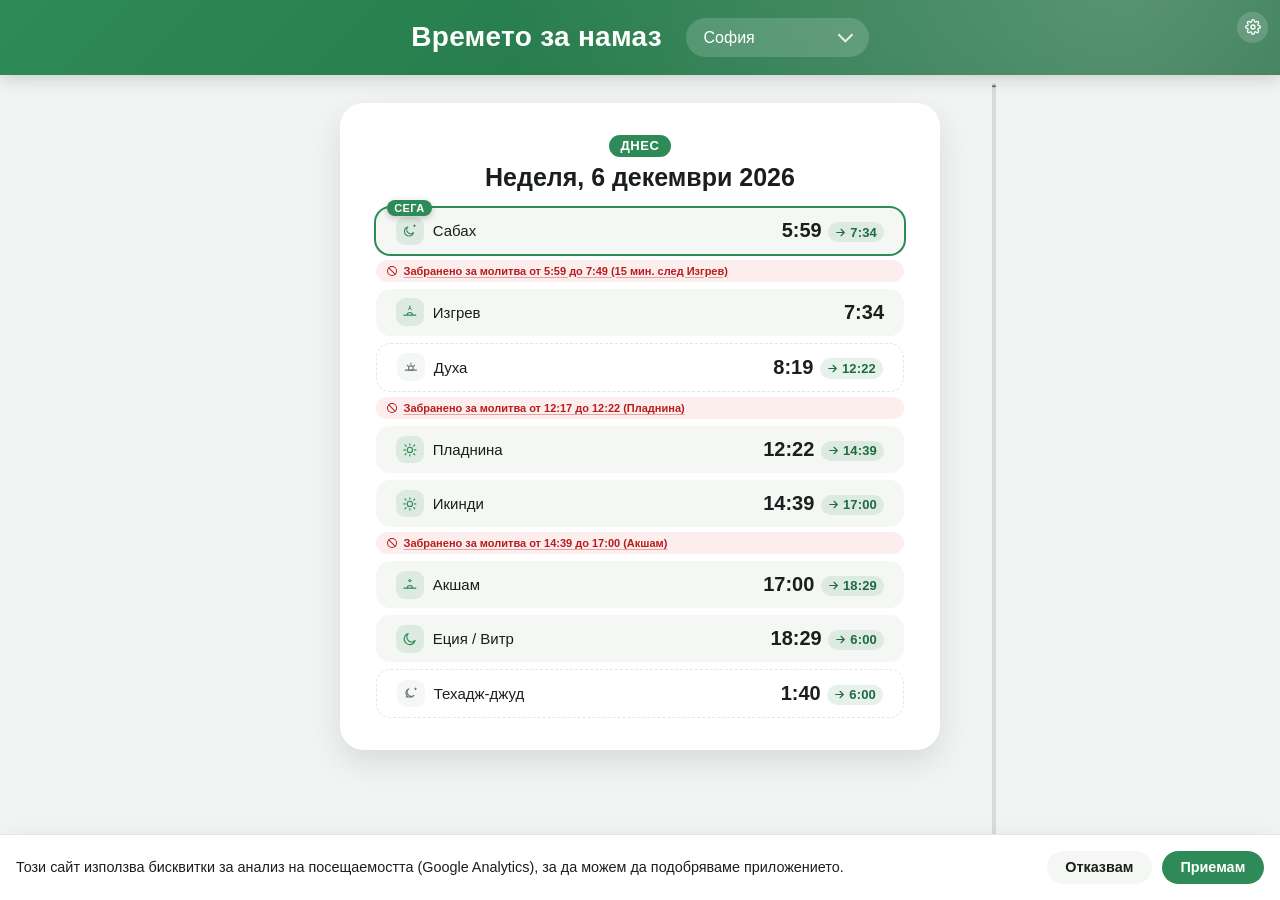
==== commit 3ae62bae: "Always show explicit start/end times, explain allowed vs. not allowed Unify the three forbidden-time" ====
--- a/index.html
+++ b/index.html
@@ -221,10 +221,36 @@
                             слънцето (Акшам).
                         </li>
                     </ol>
-                    <p data-i18n="forbiddenInfoException">
-                        Изключение е сунна намазът от два ракята преди
-                        фарза на Сабах — той е разрешен, но след него не се
-                        препоръчва друга доброволна молитва до Изгрев.
+                    <p class="forbidden-info-subheading" data-i18n="forbiddenInfoAllowedTitle">
+                        Позволено (по конкретна причина)
+                    </p>
+                    <ul>
+                        <li data-i18n="forbiddenInfoAllowed1">
+                            Навакса на пропусната задължителна молитва
+                            (када)
+                        </li>
+                        <li data-i18n="forbiddenInfoAllowed2">
+                            Поздравителна молитва при влизане в джамия
+                            (тахиятул-масджид)
+                        </li>
+                        <li data-i18n="forbiddenInfoAllowed3">
+                            Двата ракята сунна на Сабах, преди фарза
+                        </li>
+                        <li data-i18n="forbiddenInfoAllowed4">
+                            Двата ракята след абдест (тахарат)
+                        </li>
+                    </ul>
+                    <p data-i18n="forbiddenInfoNotAllowed">
+                        Не е позволена обикновена доброволна (нафила)
+                        молитва без конкретна причина.
+                    </p>
+                    <p
+                        class="forbidden-info-source"
+                        data-i18n="forbiddenInfoJanazahNote"
+                    >
+                        За молитва за починал (джаназа) в тези периоди
+                        мненията на учените се различават —
+                        консултирайте се с имам.
                     </p>
                     <p class="forbidden-info-source">
                         <span data-i18n="forbiddenInfoSourcePre">
--- a/style.css
+++ b/style.css
@@ -281,7 +281,8 @@
     margin-bottom: 0;
 }
 
-.modal__card ol {
+.modal__card ol,
+.modal__card ul {
     margin: 0 0 0.75rem;
     padding-left: 1.2rem;
     color: var(--color-text);
@@ -290,10 +291,20 @@
 
 .modal__card li {
     margin-bottom: 0.6rem;
+    font-size: 0.92rem;
 }
 
 .modal__card li:last-child {
     margin-bottom: 0;
+}
+
+.modal__card p.forbidden-info-subheading {
+    margin-bottom: 0.4rem;
+    font-size: 0.78rem;
+    font-weight: 700;
+    text-transform: uppercase;
+    letter-spacing: 0.04em;
+    color: var(--color-muted);
 }
 
 .modal__card p.forbidden-info-source {
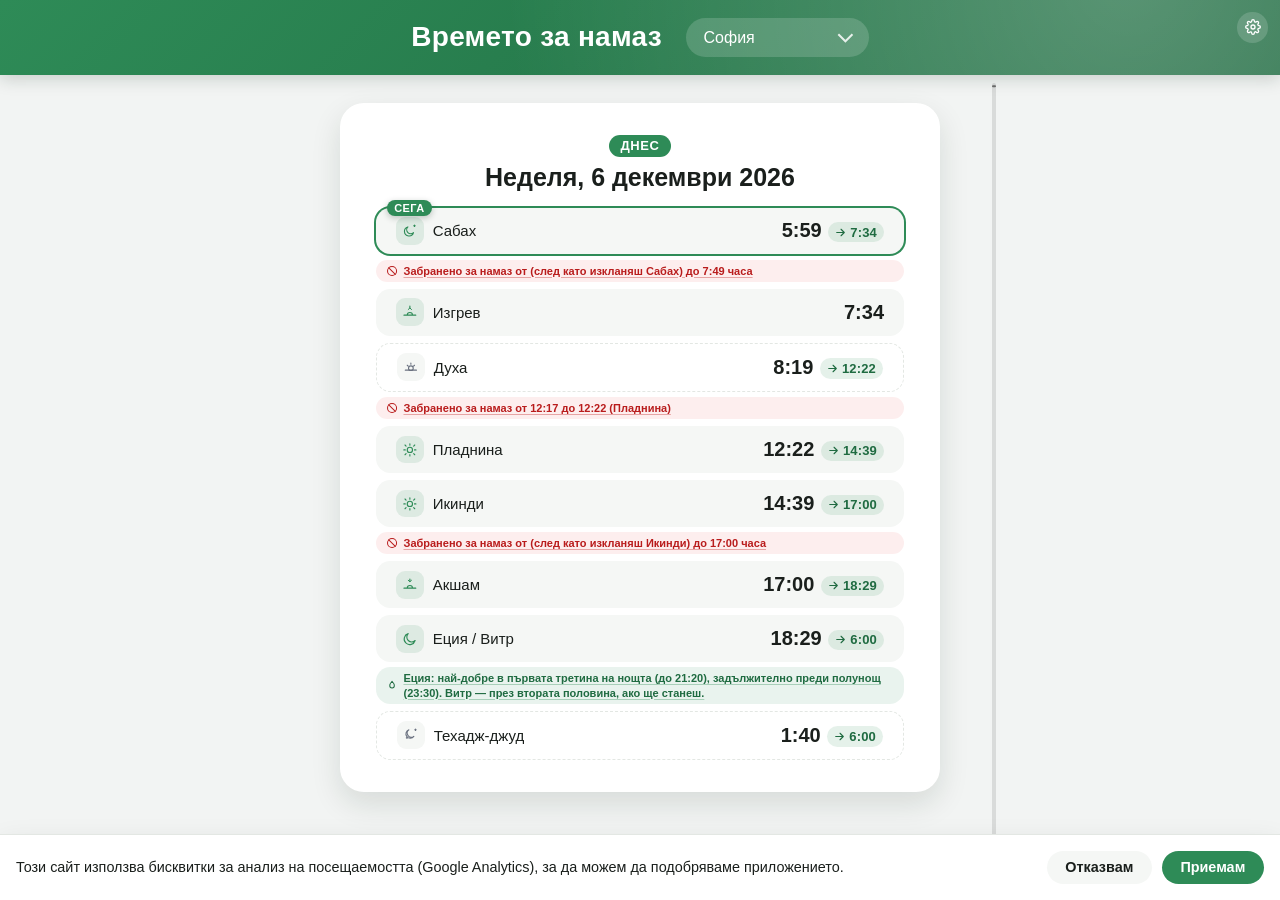
==== commit e424e20b: "Add recommended Isha/Witr times; move key notice to top; use намаз Adds a positive-styled note (dist" ====
--- a/index.html
+++ b/index.html
@@ -200,15 +200,19 @@
                         &times;
                     </button>
                     <h3 data-i18n="forbiddenInfoTitle">
-                        Забранени времена за молитва
+                        Забранени времена за намаз
                     </h3>
+                    <p data-i18n="forbiddenInfoNotAllowed">
+                        Не е позволен обикновен доброволен (нафила) намаз
+                        без конкретна причина.
+                    </p>
                     <p data-i18n="forbiddenInfoIntro">
-                        Според хадиси на Пророка ﷺ, доброволна молитва не се
-                        извършва в три периода през деня:
+                        Според хадиси на Пророка ﷺ, това важи за три
+                        периода през деня:
                     </p>
                     <ol>
                         <li data-i18n="forbiddenInfoItem1">
-                            От времето на Сабах до около 15 минути след
+                            След намаза Сабах, до около 15 минути след
                             Изгрев — докато слънцето напълно се издигне.
                         </li>
                         <li data-i18n="forbiddenInfoItem2">
@@ -217,20 +221,29 @@
                             не важи, заради Джумая).
                         </li>
                         <li data-i18n="forbiddenInfoItem3">
-                            От времето на Икинди до пълния залез на
+                            След намаза Икинди, до пълния залез на
                             слънцето (Акшам).
                         </li>
                     </ol>
+                    <p
+                        class="forbidden-info-source"
+                        data-i18n="forbiddenInfoPrayedNote"
+                    >
+                        Забраната започва, след като извършиш намаза
+                        Сабах/Икинди — не от самото начало на времето му.
+                        Часовете, показани в приложението, отбелязват
+                        началото на времето като ориентир.
+                    </p>
                     <p class="forbidden-info-subheading" data-i18n="forbiddenInfoAllowedTitle">
                         Позволено (по конкретна причина)
                     </p>
                     <ul>
                         <li data-i18n="forbiddenInfoAllowed1">
-                            Навакса на пропусната задължителна молитва
+                            Навакса на пропуснат задължителен намаз
                             (када)
                         </li>
                         <li data-i18n="forbiddenInfoAllowed2">
-                            Поздравителна молитва при влизане в джамия
+                            Поздравителен намаз при влизане в джамия
                             (тахиятул-масджид)
                         </li>
                         <li data-i18n="forbiddenInfoAllowed3">
@@ -240,15 +253,11 @@
                             Двата ракята след абдест (тахарат)
                         </li>
                     </ul>
-                    <p data-i18n="forbiddenInfoNotAllowed">
-                        Не е позволена обикновена доброволна (нафила)
-                        молитва без конкретна причина.
-                    </p>
                     <p
                         class="forbidden-info-source"
                         data-i18n="forbiddenInfoJanazahNote"
                     >
-                        За молитва за починал (джаназа) в тези периоди
+                        За намаз за починал (джаназа) в тези периоди
                         мненията на учените се различават —
                         консултирайте се с имам.
                     </p>
@@ -263,6 +272,38 @@
                             data-i18n="forbiddenInfoSourceLink"
                             >Повече информация</a
                         >
+                    </p>
+                </div>
+            </div>
+            <div id="recommended-info-modal" class="modal" hidden>
+                <div class="modal__card">
+                    <button
+                        class="modal__close"
+                        type="button"
+                        data-i18n-aria="closeAriaLabel"
+                        aria-label="Затвори"
+                    >
+                        &times;
+                    </button>
+                    <h3 data-i18n="recommendedInfoTitle">
+                        Препоръчително време за Еция и Витр
+                    </h3>
+                    <p id="recommended-info-isha"></p>
+                    <p data-i18n="recommendedInfoWitr">
+                        За Витр: „Който се страхува, че няма да стане през
+                        втората половина на нощта, нека се моли Витр в
+                        началото ѝ; а който е сигурен, че ще стане, нека
+                        се моли Витр в края на нощта, защото намазът
+                        тогава се засвидетелства [от ангелите] и е
+                        по-добър“ (Сахих Муслим). Часът за Тахаджуд
+                        по-горе е и препоръчителното време за Витр, ако си
+                        сигурен, че ще станеш.
+                    </p>
+                    <p
+                        class="forbidden-info-source"
+                        data-i18n="recommendedInfoSourcePre"
+                    >
+                        Извор: хадиси в Сахих ал-Бухари и Сахих Муслим.
                     </p>
                 </div>
             </div>
--- a/style.css
+++ b/style.css
@@ -707,6 +707,49 @@
     text-decoration-color: rgba(252, 165, 165, 0.4);
 }
 
+/* Positive guidance (best/recommended time), styled with the active
+   accent color rather than a fixed warning color — this is a helpful
+   tip, not a caution. */
+.recommended-note {
+    display: flex;
+    align-items: center;
+    gap: 0.5em;
+    width: 100%;
+    padding: 0.35em 0.9em;
+    margin-top: -0.15em;
+    border: none;
+    border-radius: var(--radius-md);
+    background: rgba(var(--color-primary-rgb), 0.1);
+    color: var(--color-primary-dark);
+    font-family: inherit;
+    font-size: 11px;
+    font-weight: 600;
+    line-height: 1.3;
+    text-align: left;
+    cursor: pointer;
+    touch-action: manipulation;
+}
+
+.recommended-note:active {
+    background: rgba(var(--color-primary-rgb), 0.18);
+}
+
+.recommended-note svg {
+    width: 1.1em;
+    height: 1.1em;
+    flex: 0 0 auto;
+}
+
+.recommended-note span {
+    text-decoration: underline;
+    text-decoration-color: rgba(var(--color-primary-rgb), 0.35);
+    text-underline-offset: 0.2em;
+}
+
+:root[data-theme='dark'] .recommended-note {
+    color: var(--color-primary);
+}
+
 .prayer--voluntary {
     background: transparent;
     border: 1px dashed var(--color-border);
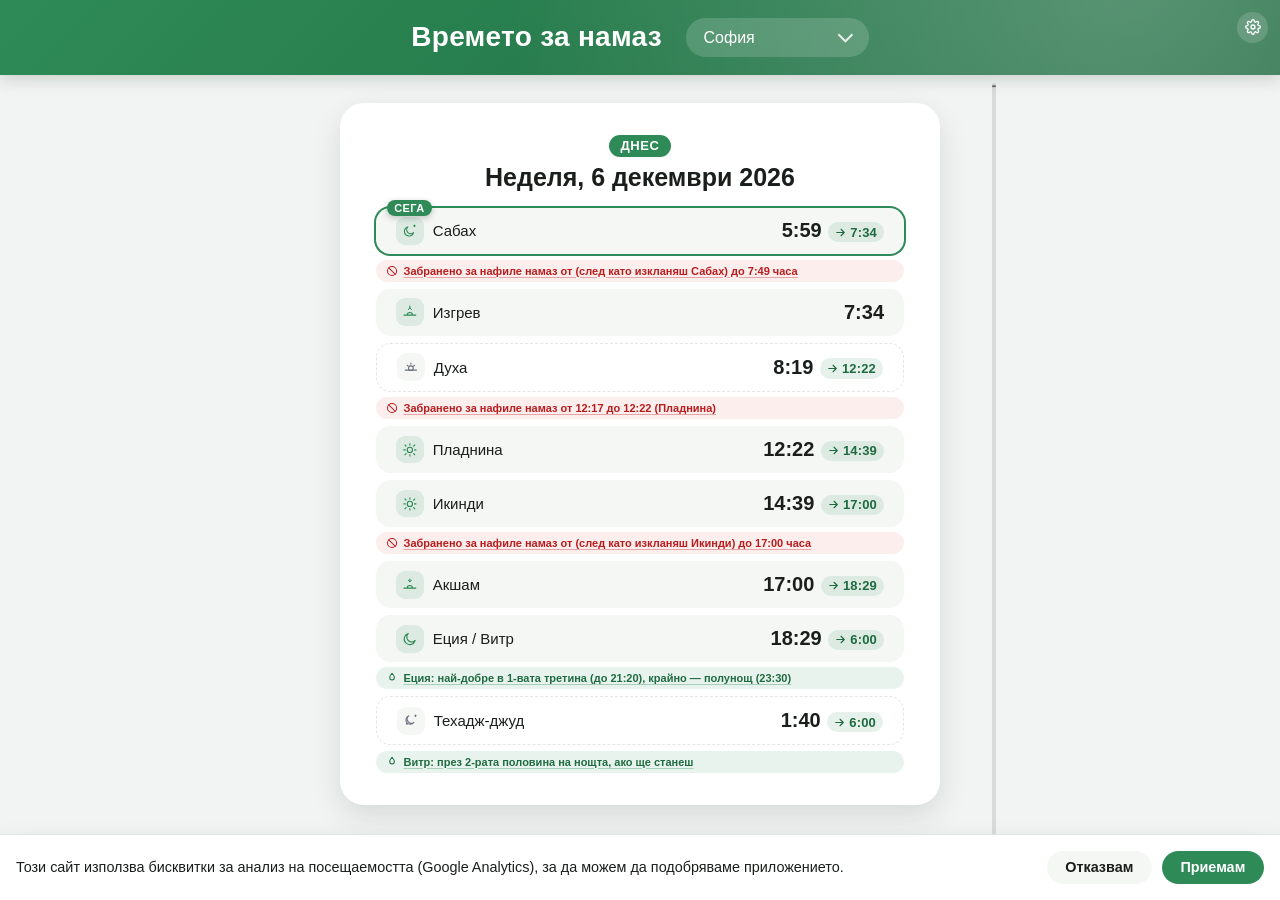
==== commit e124b971: "Specify nafl namaz, split Isha/Witr notes, shorten info text - Forbidden-time notices now say "нафил" ====
--- a/index.html
+++ b/index.html
@@ -203,67 +203,56 @@
                         Забранени времена за намаз
                     </h3>
                     <p data-i18n="forbiddenInfoNotAllowed">
-                        Не е позволен обикновен доброволен (нафила) намаз
-                        без конкретна причина.
+                        Нафиле намаз без причина не е позволен.
                     </p>
                     <p data-i18n="forbiddenInfoIntro">
-                        Според хадиси на Пророка ﷺ, това важи за три
-                        периода през деня:
+                        Три периода през деня:
                     </p>
                     <ol>
                         <li data-i18n="forbiddenInfoItem1">
-                            След намаза Сабах, до около 15 минути след
-                            Изгрев — докато слънцето напълно се издигне.
+                            След Сабах, до ~15 мин. след Изгрев.
                         </li>
                         <li data-i18n="forbiddenInfoItem2">
-                            По пладне, когато слънцето е точно в зенита си,
-                            до влизане на времето за Пладнина (в петък това
-                            не важи, заради Джумая).
+                            По пладне, в зенита (без петък — заради
+                            Джумая).
                         </li>
                         <li data-i18n="forbiddenInfoItem3">
-                            След намаза Икинди, до пълния залез на
-                            слънцето (Акшам).
+                            След Икинди, до залез (Акшам).
                         </li>
                     </ol>
                     <p
                         class="forbidden-info-source"
                         data-i18n="forbiddenInfoPrayedNote"
                     >
-                        Забраната започва, след като извършиш намаза
-                        Сабах/Икинди — не от самото начало на времето му.
-                        Часовете, показани в приложението, отбелязват
-                        началото на времето като ориентир.
+                        Забраната е след извършване на Сабах/Икинди, не от
+                        началото на времето му.
                     </p>
                     <p class="forbidden-info-subheading" data-i18n="forbiddenInfoAllowedTitle">
-                        Позволено (по конкретна причина)
+                        Позволено (по причина)
                     </p>
                     <ul>
                         <li data-i18n="forbiddenInfoAllowed1">
-                            Навакса на пропуснат задължителен намаз
-                            (када)
+                            Када (пропуснат намаз)
                         </li>
                         <li data-i18n="forbiddenInfoAllowed2">
-                            Поздравителен намаз при влизане в джамия
-                            (тахиятул-масджид)
+                            Тахиятул-масджид
                         </li>
                         <li data-i18n="forbiddenInfoAllowed3">
-                            Двата ракята сунна на Сабах, преди фарза
+                            Сунна на Сабах
                         </li>
                         <li data-i18n="forbiddenInfoAllowed4">
-                            Двата ракята след абдест (тахарат)
+                            След абдест
                         </li>
                     </ul>
                     <p
                         class="forbidden-info-source"
                         data-i18n="forbiddenInfoJanazahNote"
                     >
-                        За намаз за починал (джаназа) в тези периоди
-                        мненията на учените се различават —
-                        консултирайте се с имам.
+                        За джаназа мненията се различават — питайте имам.
                     </p>
                     <p class="forbidden-info-source">
                         <span data-i18n="forbiddenInfoSourcePre">
-                            Извор: хадиси в Сахих ал-Бухари и Сахих Муслим.
+                            Извор: Сахих ал-Бухари и Сахих Муслим.
                         </span>
                         <a
                             href="https://islamqa.info/en/answers/48998"
@@ -285,25 +274,13 @@
                     >
                         &times;
                     </button>
-                    <h3 data-i18n="recommendedInfoTitle">
-                        Препоръчително време за Еция и Витр
-                    </h3>
-                    <p id="recommended-info-isha"></p>
-                    <p data-i18n="recommendedInfoWitr">
-                        За Витр: „Който се страхува, че няма да стане през
-                        втората половина на нощта, нека се моли Витр в
-                        началото ѝ; а който е сигурен, че ще стане, нека
-                        се моли Витр в края на нощта, защото намазът
-                        тогава се засвидетелства [от ангелите] и е
-                        по-добър“ (Сахих Муслим). Часът за Тахаджуд
-                        по-горе е и препоръчителното време за Витр, ако си
-                        сигурен, че ще станеш.
-                    </p>
+                    <h3 id="recommended-info-title"></h3>
+                    <p id="recommended-info-body"></p>
                     <p
                         class="forbidden-info-source"
                         data-i18n="recommendedInfoSourcePre"
                     >
-                        Извор: хадиси в Сахих ал-Бухари и Сахих Муслим.
+                        Извор: Сахих ал-Бухари и Сахих Муслим.
                     </p>
                 </div>
             </div>
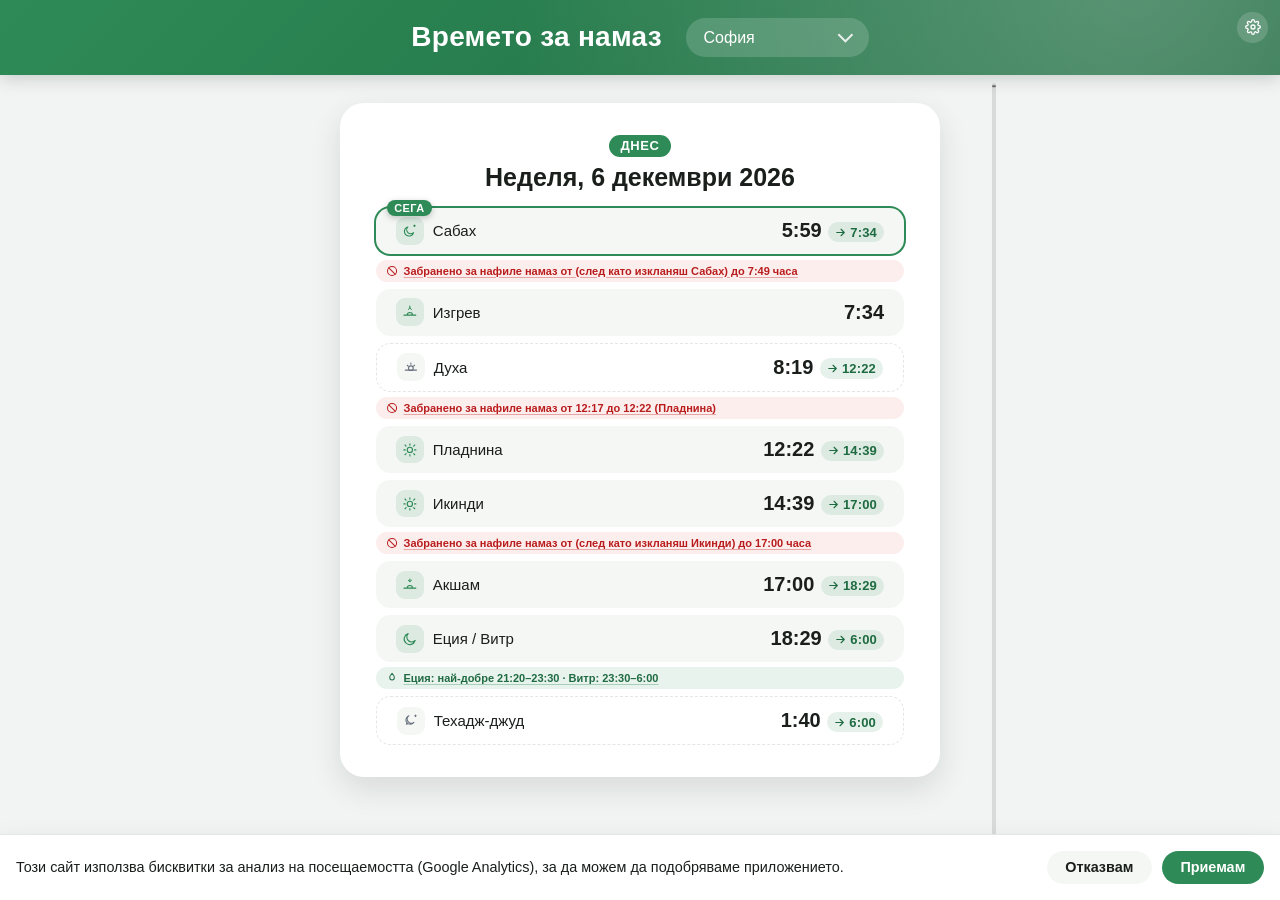
==== commit 8fdc6caa: "Merge Isha/Witr note, fix mobile overflow, widen delay-virtue window Combine Isha and Witr back into" ====
--- a/index.html
+++ b/index.html
@@ -274,8 +274,18 @@
                     >
                         &times;
                     </button>
-                    <h3 id="recommended-info-title"></h3>
-                    <p id="recommended-info-body"></p>
+                    <h3 data-i18n="recommendedInfoTitle">
+                        Препоръчително време за Еция и Витр
+                    </h3>
+                    <p id="recommended-info-isha"></p>
+                    <p data-i18n="recommendedInfoWitr">
+                        За Витр: ако си сигурен, че ще станеш — по-добре
+                        във втората половина на нощта (Сахих Муслим). Ако
+                        не си сигурен — веднага след Еция. Ако ще правиш
+                        Тахаджуд: изклани Еция, поспи, а после стани за
+                        Тахаджуд — Витр е добре да бъде последният ти
+                        намаз през нощта, ако си сигурен, че ще станеш.
+                    </p>
                     <p
                         class="forbidden-info-source"
                         data-i18n="recommendedInfoSourcePre"
--- a/style.css
+++ b/style.css
@@ -972,6 +972,13 @@
         height: 1.5em;
         border-radius: 0.5em;
     }
+
+    .forbidden-note,
+    .recommended-note {
+        padding: 0.2em 0.7em;
+        margin-top: -0.1em;
+        font-size: 10px;
+    }
 }
 
 @media (max-height: 480px) {
@@ -1011,6 +1018,13 @@
         height: 1.3em;
         border-radius: 0.4em;
     }
+
+    .forbidden-note,
+    .recommended-note {
+        padding: 0.1em 0.6em;
+        margin-top: -0.05em;
+        font-size: 9.5px;
+    }
 }
 
 .hidden {
